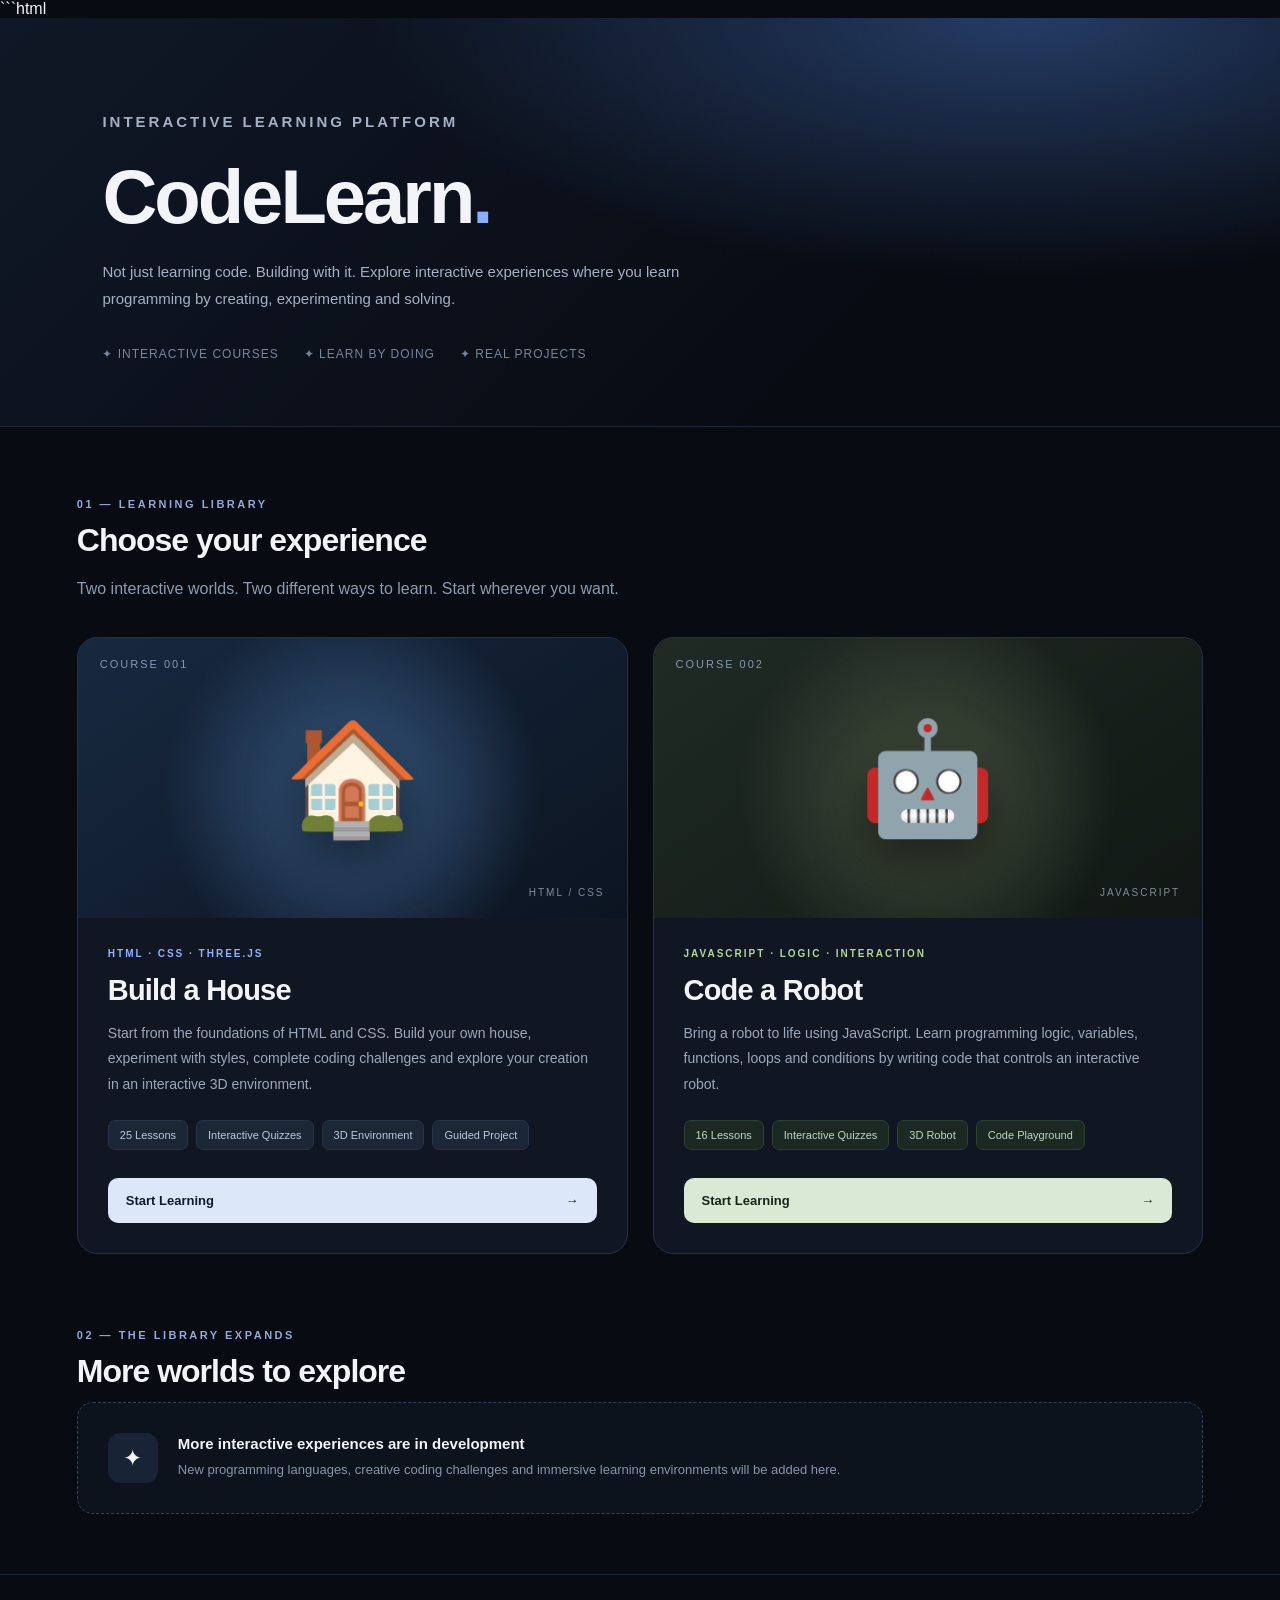
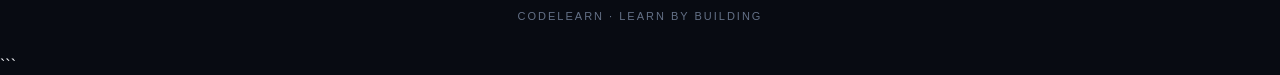
==== MYPORTFOLIO/ELearn/index.html @ b5e56942 "Initial portfolio upload" ====
```html
<!DOCTYPE html>
<html lang="en">
<head>
<meta charset="UTF-8">
<meta name="viewport" content="width=device-width, initial-scale=1.0">

<title>CodeLearn — Interactive Learning</title>

<link rel="stylesheet" href="../shared/shared.css">

<style>
* {
  box-sizing: border-box;
}

body {
  margin: 0;
  background: #080b12;
  color: #f2f4f8;
  font-family: Inter, Arial, sans-serif;
}

/* HEADER */

.learn-header {
  padding: 75px 8% 65px;
  background:
    radial-gradient(ellipse at 80% 0%, #243c64 0%, transparent 45%),
    linear-gradient(135deg, #101827, #080b12 70%);
  border-bottom: 1px solid #1d2736;
}

.eyebrow {
  color: #91a9d7;
  letter-spacing: 3px;
  font-size: 11px;
  font-weight: 700;
}

.learn-header h1 {
  font-size: clamp(44px, 7vw, 76px);
  margin: 18px 0;
  letter-spacing: -3px;
  font-weight: 800;
}

.learn-header h1 span {
  color: #8caeff;
}

.learn-header p {
  color: #a4b0c3;
  max-width: 600px;
  line-height: 1.8;
  font-size: 15px;
}

.header-meta {
  display: flex;
  gap: 25px;
  margin-top: 35px;
  color: #77859c;
  font-size: 12px;
  letter-spacing: 1px;
}

.header-meta span {
  display: flex;
  align-items: center;
  gap: 8px;
}

/* MAIN */

.learn-main {
  max-width: 1400px;
  margin: auto;
  padding: 60px 6%;
}

.section-label {
  color: #91a9d6;
  font-size: 11px;
  letter-spacing: 2.5px;
  font-weight: 700;
}

.section-title {
  font-size: 32px;
  margin: 12px 0;
  letter-spacing: -1px;
}

.section-description {
  color: #8d9bb0;
  margin-bottom: 35px;
  line-height: 1.7;
}

/* COURSE GRID */

.course-grid {
  display: grid;
  grid-template-columns: repeat(2, minmax(0, 1fr));
  gap: 25px;
}

.course-card {
  background: #101722;
  border: 1px solid #263244;
  border-radius: 20px;
  overflow: hidden;
  transition: transform .3s, border-color .3s, box-shadow .3s;
}

.course-card:hover {
  transform: translateY(-6px);
  border-color: #536b91;
  box-shadow: 0 20px 55px #0006;
}

/* COURSE VISUAL */

.course-visual {
  height: 280px;
  position: relative;
  overflow: hidden;
  display: flex;
  align-items: center;
  justify-content: center;
}

.house-visual {
  background:
    radial-gradient(circle at 50% 55%, #385b83 0%, transparent 60%),
    linear-gradient(145deg, #172940, #0c1421);
}

.robot-visual {
  background:
    radial-gradient(circle at 50% 55%, #46513d 0%, transparent 60%),
    linear-gradient(145deg, #202b25, #101714);
}

.visual-number {
  position: absolute;
  top: 20px;
  left: 22px;
  font-size: 11px;
  letter-spacing: 2px;
  color: #a1b4d3;
  opacity: .8;
}

.visual-icon {
  font-size: 110px;
  filter: drop-shadow(0 20px 25px #0008);
  transition: transform .4s;
  user-select: none;
}

.course-card:hover .visual-icon {
  transform: scale(1.08);
}

.visual-bottom {
  position: absolute;
  bottom: 20px;
  right: 22px;
  font-size: 10px;
  letter-spacing: 2px;
  color: #bdc8d9;
  opacity: .65;
}

/* COURSE INFO */

.course-info {
  padding: 30px;
}

.course-tag {
  font-size: 10px;
  letter-spacing: 2px;
  font-weight: 700;
  color: #91b3ff;
}

.robot-card .course-tag {
  color: #b2d69a;
}

.course-info h3 {
  font-size: 29px;
  margin: 15px 0 12px;
  letter-spacing: -.8px;
}

.course-info p {
  color: #9ba8ba;
  line-height: 1.8;
  font-size: 14px;
  min-height: 76px;
}

.course-details {
  display: flex;
  flex-wrap: wrap;
  gap: 8px;
  margin: 23px 0 28px;
}

.course-details span {
  padding: 8px 11px;
  border-radius: 7px;
  background: #1b2636;
  color: #bdc9dc;
  font-size: 11px;
  border: 1px solid #263449;
}

.robot-card .course-details span {
  background: #1b2922;
  border-color: #2c4033;
  color: #c1d7c0;
}

/* BUTTON */

.launch-button {
  display: flex;
  align-items: center;
  justify-content: space-between;
  width: 100%;
  padding: 15px 18px;
  border-radius: 10px;
  background: #dce7fa;
  color: #111b2d;
  font-weight: 800;
  font-size: 13px;
  text-decoration: none;
  transition: .25s;
}

.launch-button:hover {
  background: white;
  transform: translateY(-2px);
}

.robot-card .launch-button {
  background: #d9e9d3;
  color: #18251a;
}

.robot-card .launch-button:hover {
  background: white;
}

/* COMING SOON */

.coming-section {
  margin-top: 75px;
}

.coming-card {
  padding: 30px;
  border: 1px dashed #334156;
  border-radius: 16px;
  background: #0d131d;
  display: flex;
  align-items: center;
  gap: 20px;
}

.coming-icon {
  width: 50px;
  height: 50px;
  border-radius: 12px;
  background: #192336;
  display: flex;
  align-items: center;
  justify-content: center;
  font-size: 23px;
}

.coming-card h3 {
  margin: 0 0 8px;
  font-size: 15px;
}

.coming-card p {
  color: #8794a8;
  font-size: 13px;
  line-height: 1.6;
  margin: 0;
}

/* FOOTER */

.learn-footer {
  text-align: center;
  padding: 35px;
  color: #647187;
  font-size: 11px;
  letter-spacing: 2px;
  border-top: 1px solid #1c2634;
}

/* RESPONSIVE */

@media(max-width: 900px) {
  .course-grid {
    grid-template-columns: 1fr;
  }

  .course-visual {
    height: 260px;
  }

  .course-info p {
    min-height: auto;
  }
}

@media(max-width: 600px) {
  .learn-header {
    padding: 50px 7% 45px;
  }

  .learn-main {
    padding: 40px 5%;
  }

  .learn-header h1 {
    letter-spacing: -2px;
  }

  .section-title {
    font-size: 26px;
  }

  .course-info {
    padding: 24px;
  }

  .course-visual {
    height: 220px;
  }

  .visual-icon {
    font-size: 85px;
  }

  .header-meta {
    flex-wrap: wrap;
    gap: 15px;
  }
}
</style>
</head>

<body>

<header class="learn-header">

  <p class="eyebrow">INTERACTIVE LEARNING PLATFORM</p>

  <h1>CodeLearn<span>.</span></h1>

  <p>
    Not just learning code. Building with it.
    Explore interactive experiences where you learn
    programming by creating, experimenting and solving.
  </p>

  <div class="header-meta">
    <span>✦ INTERACTIVE COURSES</span>
    <span>✦ LEARN BY DOING</span>
    <span>✦ REAL PROJECTS</span>
  </div>

</header>

<main class="learn-main">

  <section>

    <p class="section-label">01 — LEARNING LIBRARY</p>

    <h2 class="section-title">Choose your experience</h2>

    <p class="section-description">
      Two interactive worlds. Two different ways to learn.
      Start wherever you want.
    </p>

    <div class="course-grid">

      <!-- COURSE 01 -->

      <article class="course-card">

        <div class="course-visual house-visual">

          <span class="visual-number">COURSE 001</span>

          <div class="visual-icon">🏠</div>

          <span class="visual-bottom">
            HTML / CSS
          </span>

        </div>

        <div class="course-info">

          <span class="course-tag">
            HTML · CSS · THREE.JS
          </span>

          <h3>Build a House</h3>

          <p>
            Start from the foundations of HTML and CSS.
            Build your own house, experiment with styles,
            complete coding challenges and explore your
            creation in an interactive 3D environment.
          </p>

          <div class="course-details">
            <span>25 Lessons</span>
            <span>Interactive Quizzes</span>
            <span>3D Environment</span>
            <span>Guided Project</span>
          </div>

          <a
            class="launch-button"
            href="courses/build-a-house/index.html"
          >
            <span>Start Learning</span>
            <span>→</span>
          </a>

        </div>

      </article>

      <!-- COURSE 02 -->

      <article class="course-card robot-card">

        <div class="course-visual robot-visual">

          <span class="visual-number">COURSE 002</span>

          <div class="visual-icon">🤖</div>

          <span class="visual-bottom">
            JAVASCRIPT
          </span>

        </div>

        <div class="course-info">

          <span class="course-tag">
            JAVASCRIPT · LOGIC · INTERACTION
          </span>

          <h3>Code a Robot</h3>

          <p>
            Bring a robot to life using JavaScript.
            Learn programming logic, variables, functions,
            loops and conditions by writing code that
            controls an interactive robot.
          </p>

          <div class="course-details">
            <span>16 Lessons</span>
            <span>Interactive Quizzes</span>
            <span>3D Robot</span>
            <span>Code Playground</span>
          </div>

          <a
            class="launch-button"
            href="courses/code-a-robot/index.html"
          >
            <span>Start Learning</span>
            <span>→</span>
          </a>

        </div>

      </article>

    </div>

  </section>

  <!-- FUTURE COURSES -->

  <section class="coming-section">

    <p class="section-label">02 — THE LIBRARY EXPANDS</p>

    <h2 class="section-title">More worlds to explore</h2>

    <div class="coming-card">

      <div class="coming-icon">✦</div>

      <div>
        <h3>More interactive experiences are in development</h3>

        <p>
          New programming languages, creative coding challenges
          and immersive learning environments will be added here.
        </p>
      </div>

    </div>

  </section>

</main>

<footer class="learn-footer">
  CODELEARN · LEARN BY BUILDING
</footer>

</body>
</html>
```
---- MYPORTFOLIO/shared/shared.css ----
/* SHARED LOOK for FoodLab and CodeLearn.
   One set of colour tokens (light + dark), one font, the top app bar, toasts and loading states.
   Loaded BEFORE each app's own style.css. */

:root {
  --green: #176B45;
  --green-dark: #104D32;
  --green-light: #E7F1E8;
  --text: #20352B;
  --muted: #6B776E;
  --border: #E4E8DF;
  --surface: #FFFFFF;
  --background: #F6F5EF;
  --warn-bg: #FDEBC6;
  --warn-text: #7A4B00;
  --ok-bg: #E6F3E8;
  --ok-text: #24563D;
  --radius: 18px;
  --shadow: 0 8px 24px rgba(24, 53, 38, 0.08);
  --font: Inter, "Segoe UI", system-ui, -apple-system, Roboto, Arial, sans-serif;
  --appbar-h: 46px;
  color-scheme: light;
}

:root[data-theme="dark"] {
  --green: #2F8F62;
  --green-dark: #226E4B;
  --green-light: #1E3328;
  --text: #ECEFEA;
  --muted: #A5B0A8;
  --border: #33403A;
  --surface: #1F2622;
  --background: #121714;
  --warn-bg: #3A2F12;
  --warn-text: #F3D58B;
  --ok-bg: #1E3328;
  --ok-text: #A9DDBF;
  --shadow: 0 8px 24px rgba(0, 0, 0, 0.45);
  color-scheme: dark;
}

html { scroll-behavior: smooth; }
body { font-family: var(--font); background: var(--background); color: var(--text); }

/* Visible keyboard focus everywhere */
:focus-visible { outline: 3px solid var(--green); outline-offset: 2px; }

/* Skip link for keyboard and screen-reader users */
.skip-link { position: absolute; left: 8px; top: -60px; z-index: 1000; padding: 8px 14px; border-radius: 10px; background: var(--green); color: #fff; text-decoration: none; font-weight: 700; }
.skip-link:focus { top: 8px; }

/* ---------- Top app bar ---------- */
.app-bar { position: sticky; top: 0; z-index: 900; display: flex; align-items: center; gap: 6px; min-height: var(--appbar-h); padding: 0 max(12px, 3%); background: var(--green-dark); color: #fff; font-family: var(--font); box-shadow: 0 2px 10px rgba(0, 0, 0, .12); }
:root[data-theme="dark"] .app-bar { background: #0c110e; border-bottom: 1px solid var(--border); }
.app-bar-brand { margin-right: 10px; font-weight: 800; font-size: 13px; letter-spacing: .5px; color: #fff; text-decoration: none; white-space: nowrap; }
.app-bar-links { display: flex; gap: 4px; flex: 1; overflow-x: auto; scrollbar-width: none; }
.app-bar-links::-webkit-scrollbar { display: none; }
.app-bar a.app-link { padding: 7px 12px; border-radius: 999px; color: #e8f3ec; font-size: 14px; font-weight: 600; text-decoration: none; white-space: nowrap; transition: background .15s ease; }
.app-bar a.app-link:hover { background: rgba(255, 255, 255, .14); }
.app-bar a.app-link[aria-current="page"] { background: #fff; color: var(--green-dark); }
:root[data-theme="dark"] .app-bar a.app-link[aria-current="page"] { background: var(--green); color: #fff; }
.app-bar button.app-theme { width: 36px; height: 36px; border: 0; border-radius: 50%; background: rgba(255, 255, 255, .14); color: #fff; font-size: 16px; cursor: pointer; transition: background .15s ease; }
.app-bar button.app-theme:hover { background: rgba(255, 255, 255, .26); }
.app-bar :focus-visible { outline-color: #fff; }
@media (max-width: 520px) { .app-bar-brand { display: none; } .app-bar a.app-link { padding: 7px 10px; font-size: 13px; } }

/* ---------- Toasts ---------- */
#toasts { position: fixed; left: 50%; bottom: 28px; transform: translateX(-50%); z-index: 1100; display: grid; gap: 8px; justify-items: center; width: max-content; max-width: calc(100vw - 32px); }
.toast { padding: 12px 18px; border-radius: 12px; background: #263b35; color: #fff; font-size: 14px; box-shadow: 0 10px 30px rgba(0, 0, 0, .25); animation: toast-in .25s ease; }
:root[data-theme="dark"] .toast { background: #ECEFEA; color: #121714; }
@keyframes toast-in { from { opacity: 0; transform: translateY(12px); } }

/* ---------- Loading + empty states ---------- */
.skeleton { position: relative; overflow: hidden; border-radius: 10px; background: var(--border); min-height: 1em; }
.skeleton::after { content: ""; position: absolute; inset: 0; background: linear-gradient(90deg, transparent, rgba(255, 255, 255, .45), transparent); transform: translateX(-100%); animation: shimmer 1.2s infinite; }
:root[data-theme="dark"] .skeleton::after { background: linear-gradient(90deg, transparent, rgba(255, 255, 255, .08), transparent); }
@keyframes shimmer { to { transform: translateX(100%); } }
.spinner { display: inline-block; width: 14px; height: 14px; margin-right: 6px; vertical-align: -2px; border: 2px solid currentColor; border-right-color: transparent; border-radius: 50%; animation: spin .7s linear infinite; }
@keyframes spin { to { transform: rotate(360deg); } }

/* Shared queue cards (FoodLab orders in AgentCity, CodeLearn tasks in AgentCity) */
.queue-box { display: grid; gap: 8px; }
.queue-card { display: grid; gap: 4px; padding: 10px 12px; border: 1px solid var(--border); border-radius: 12px; background: var(--surface); animation: card-in .2s ease; }
.queue-card.is-done { opacity: .62; }
.queue-card strong { font-size: 14px; }
.queue-card p { margin: 0; color: var(--muted); font-size: 12px; }
.queue-card .queue-actions { display: flex; flex-wrap: wrap; gap: 6px; margin-top: 4px; }
.queue-status { justify-self: start; padding: 2px 9px; border-radius: 999px; font-size: 11px; font-weight: 700; background: var(--green-light); color: var(--ok-text); }
.queue-status.is-active { background: var(--warn-bg); color: var(--warn-text); }
.queue-status.is-waiting { background: var(--border); color: var(--muted); }
.queue-empty { margin: 0; color: var(--muted); font-size: 13px; }
@keyframes card-in { from { opacity: 0; transform: translateY(4px); } }

@media (prefers-reduced-motion: reduce) {
  html { scroll-behavior: auto; }
  *, *::before, *::after { animation-duration: .001ms !important; animation-iteration-count: 1 !important; transition-duration: .001ms !important; }
}

/* Small buttons used inside queue cards */
.queue-btn { padding: 6px 11px; border: 0; border-radius: 10px; background: var(--green); color: #fff; font: inherit; font-size: 12px; font-weight: 600; cursor: pointer; transition: background .15s ease, transform .1s ease; }
.queue-btn:hover { background: var(--green-dark); }
.queue-btn:active { transform: translateY(1px); }
.queue-btn.secondary { background: var(--green-light); color: var(--green-dark); }
:root[data-theme="dark"] .queue-btn.secondary { color: var(--text); }
.queue-btn:disabled { opacity: .55; cursor: not-allowed; }
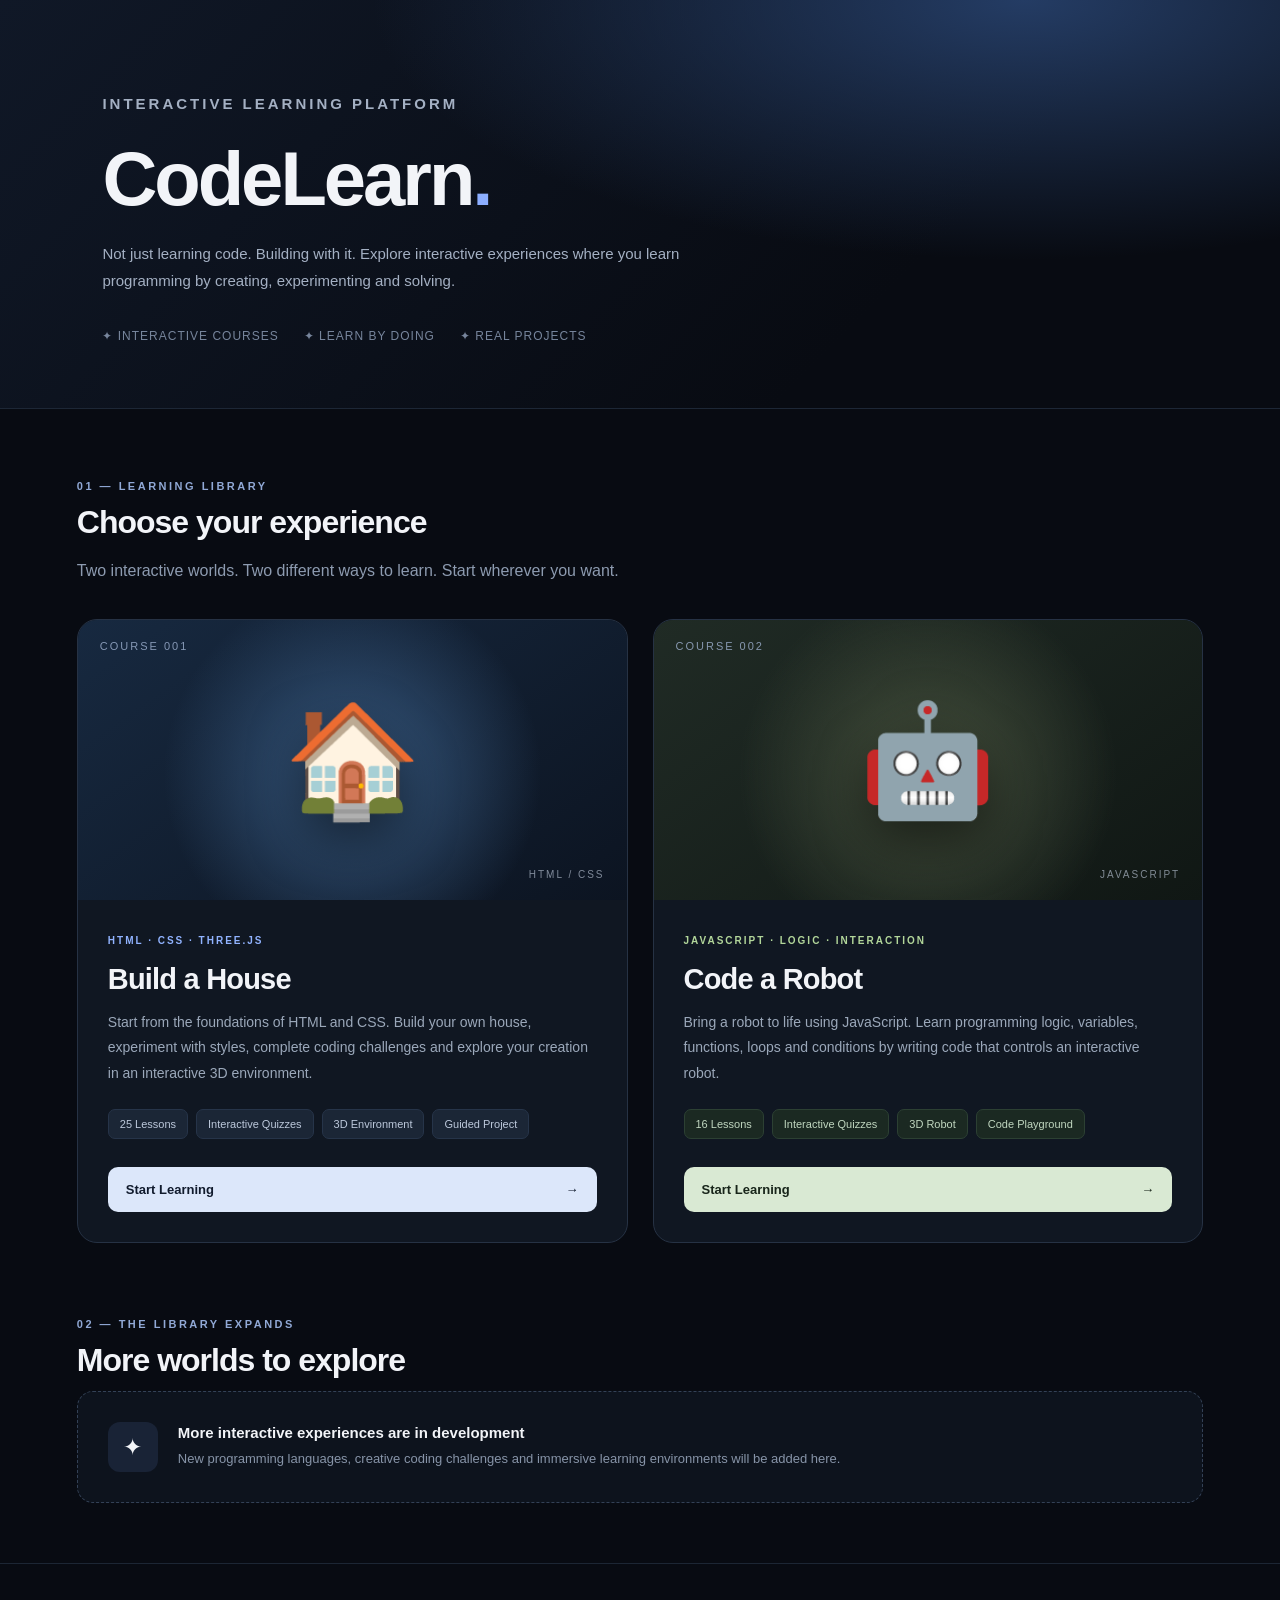
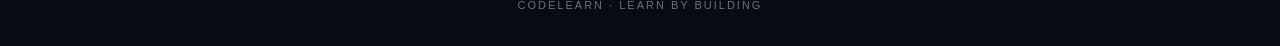
==== commit 2cce7f20: "Update index.html" ====
--- a/MYPORTFOLIO/ELearn/index.html
+++ b/MYPORTFOLIO/ELearn/index.html
@@ -1,4 +1,3 @@
-```html
 <!DOCTYPE html>
 <html lang="en">
 <head>
@@ -533,5 +532,4 @@
 </footer>
 
 </body>
-</html>
-```+</html>
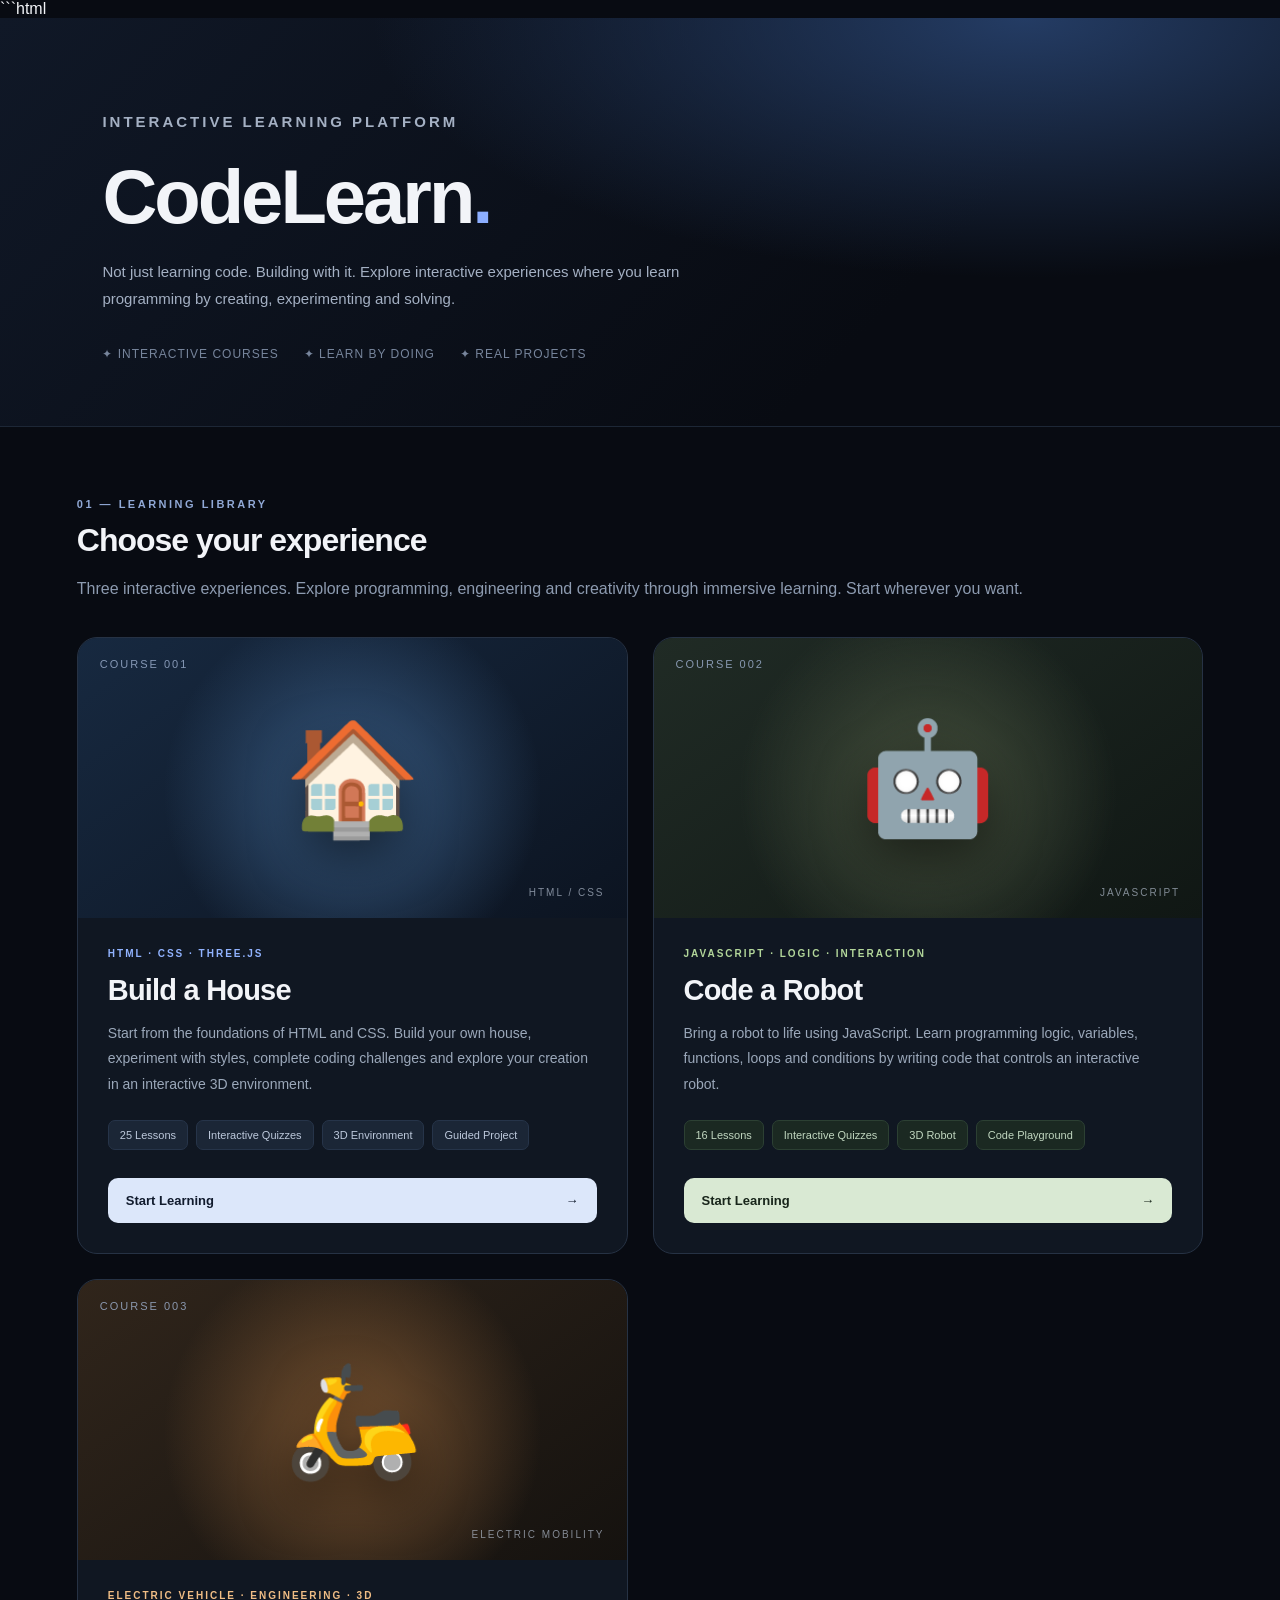
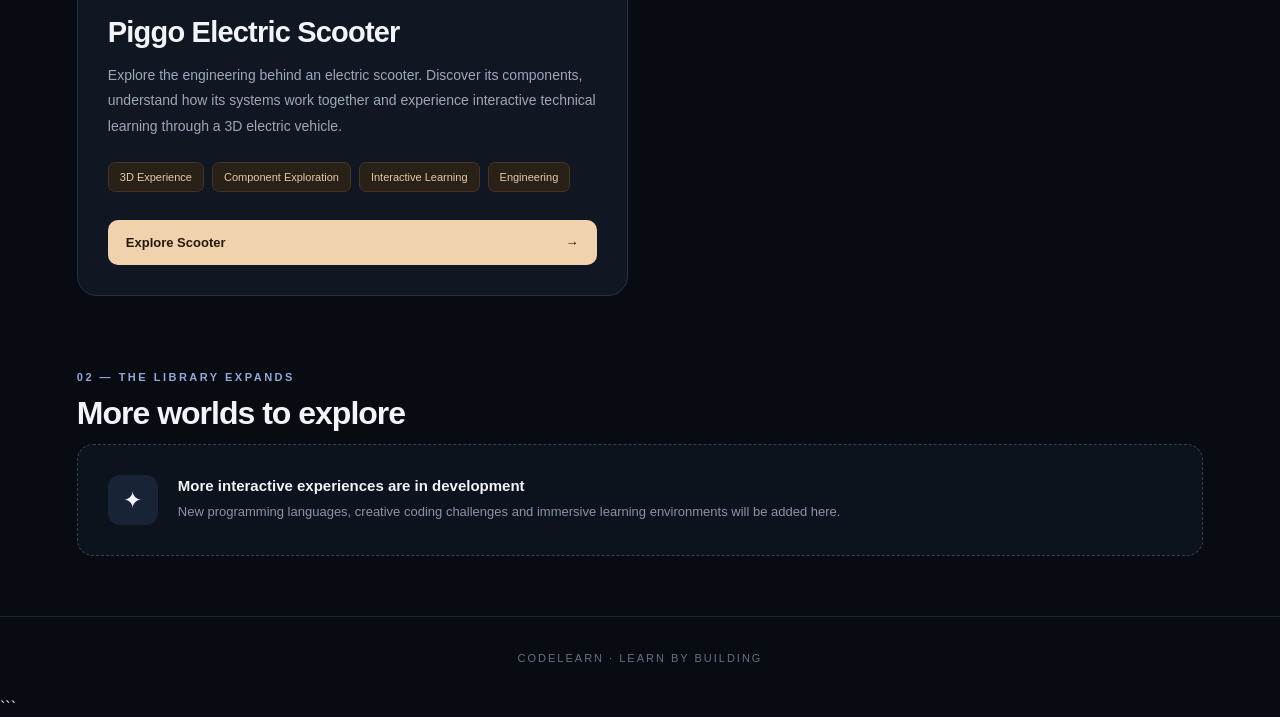
==== commit 853f68ff: "Add electric scooter course to learning platform Added a new course on electric scooters with detail" ====
--- a/MYPORTFOLIO/ELearn/index.html
+++ b/MYPORTFOLIO/ELearn/index.html
@@ -1,3 +1,4 @@
+```html
 <!DOCTYPE html>
 <html lang="en">
 <head>
@@ -140,6 +141,33 @@
   background:
     radial-gradient(circle at 50% 55%, #46513d 0%, transparent 60%),
     linear-gradient(145deg, #202b25, #101714);
+}
+
+/* COURSE 03 — ELECTRIC SCOOTER */
+
+.scooter-visual {
+  background:
+    radial-gradient(circle at 50% 55%, #795330 0%, transparent 60%),
+    linear-gradient(145deg, #30251b, #15120f);
+}
+
+.scooter-card .course-tag {
+  color: #f0bd85;
+}
+
+.scooter-card .course-details span {
+  background: #292117;
+  border-color: #443425;
+  color: #e6c9a7;
+}
+
+.scooter-card .launch-button {
+  background: #f0d3ad;
+  color: #24180d;
+}
+
+.scooter-card .launch-button:hover {
+  background: #ffffff;
 }
 
 .visual-number {
@@ -202,6 +230,8 @@
   font-size: 14px;
   min-height: 76px;
 }
+
+/* COURSE DETAILS */
 
 .course-details {
   display: flex;
@@ -281,6 +311,7 @@
   align-items: center;
   justify-content: center;
   font-size: 23px;
+  flex-shrink: 0;
 }
 
 .coming-card h3 {
@@ -355,11 +386,18 @@
     flex-wrap: wrap;
     gap: 15px;
   }
+
+  .coming-card {
+    padding: 22px;
+    align-items: flex-start;
+  }
 }
 </style>
 </head>
 
 <body>
+
+<!-- HEADER -->
 
 <header class="learn-header">
 
@@ -381,6 +419,8 @@
 
 </header>
 
+<!-- MAIN -->
+
 <main class="learn-main">
 
   <section>
@@ -390,13 +430,14 @@
     <h2 class="section-title">Choose your experience</h2>
 
     <p class="section-description">
-      Two interactive worlds. Two different ways to learn.
+      Three interactive experiences. Explore programming,
+      engineering and creativity through immersive learning.
       Start wherever you want.
     </p>
 
     <div class="course-grid">
 
-      <!-- COURSE 01 -->
+      <!-- COURSE 01 — BUILD A HOUSE -->
 
       <article class="course-card">
 
@@ -446,7 +487,7 @@
 
       </article>
 
-      <!-- COURSE 02 -->
+      <!-- COURSE 02 — CODE A ROBOT -->
 
       <article class="course-card robot-card">
 
@@ -496,6 +537,56 @@
 
       </article>
 
+      <!-- COURSE 03 — PIGGO ELECTRIC -->
+
+      <article class="course-card scooter-card">
+
+        <div class="course-visual scooter-visual">
+
+          <span class="visual-number">COURSE 003</span>
+
+          <div class="visual-icon">🛵</div>
+
+          <span class="visual-bottom">
+            ELECTRIC MOBILITY
+          </span>
+
+        </div>
+
+        <div class="course-info">
+
+          <span class="course-tag">
+            ELECTRIC VEHICLE · ENGINEERING · 3D
+          </span>
+
+          <h3>Piggo Electric Scooter</h3>
+
+          <p>
+            Explore the engineering behind an electric scooter.
+            Discover its components, understand how its systems
+            work together and experience interactive technical
+            learning through a 3D electric vehicle.
+          </p>
+
+          <div class="course-details">
+            <span>3D Experience</span>
+            <span>Component Exploration</span>
+            <span>Interactive Learning</span>
+            <span>Engineering</span>
+          </div>
+
+          <a
+            class="launch-button"
+            href="courses/piggo-electric/index.html"
+          >
+            <span>Explore Scooter</span>
+            <span>→</span>
+          </a>
+
+        </div>
+
+      </article>
+
     </div>
 
   </section>
@@ -513,12 +604,14 @@
       <div class="coming-icon">✦</div>
 
       <div>
+
         <h3>More interactive experiences are in development</h3>
 
         <p>
           New programming languages, creative coding challenges
           and immersive learning environments will be added here.
         </p>
+
       </div>
 
     </div>
@@ -526,10 +619,13 @@
   </section>
 
 </main>
+
+<!-- FOOTER -->
 
 <footer class="learn-footer">
   CODELEARN · LEARN BY BUILDING
 </footer>
 
 </body>
-</html>+</html>
+```
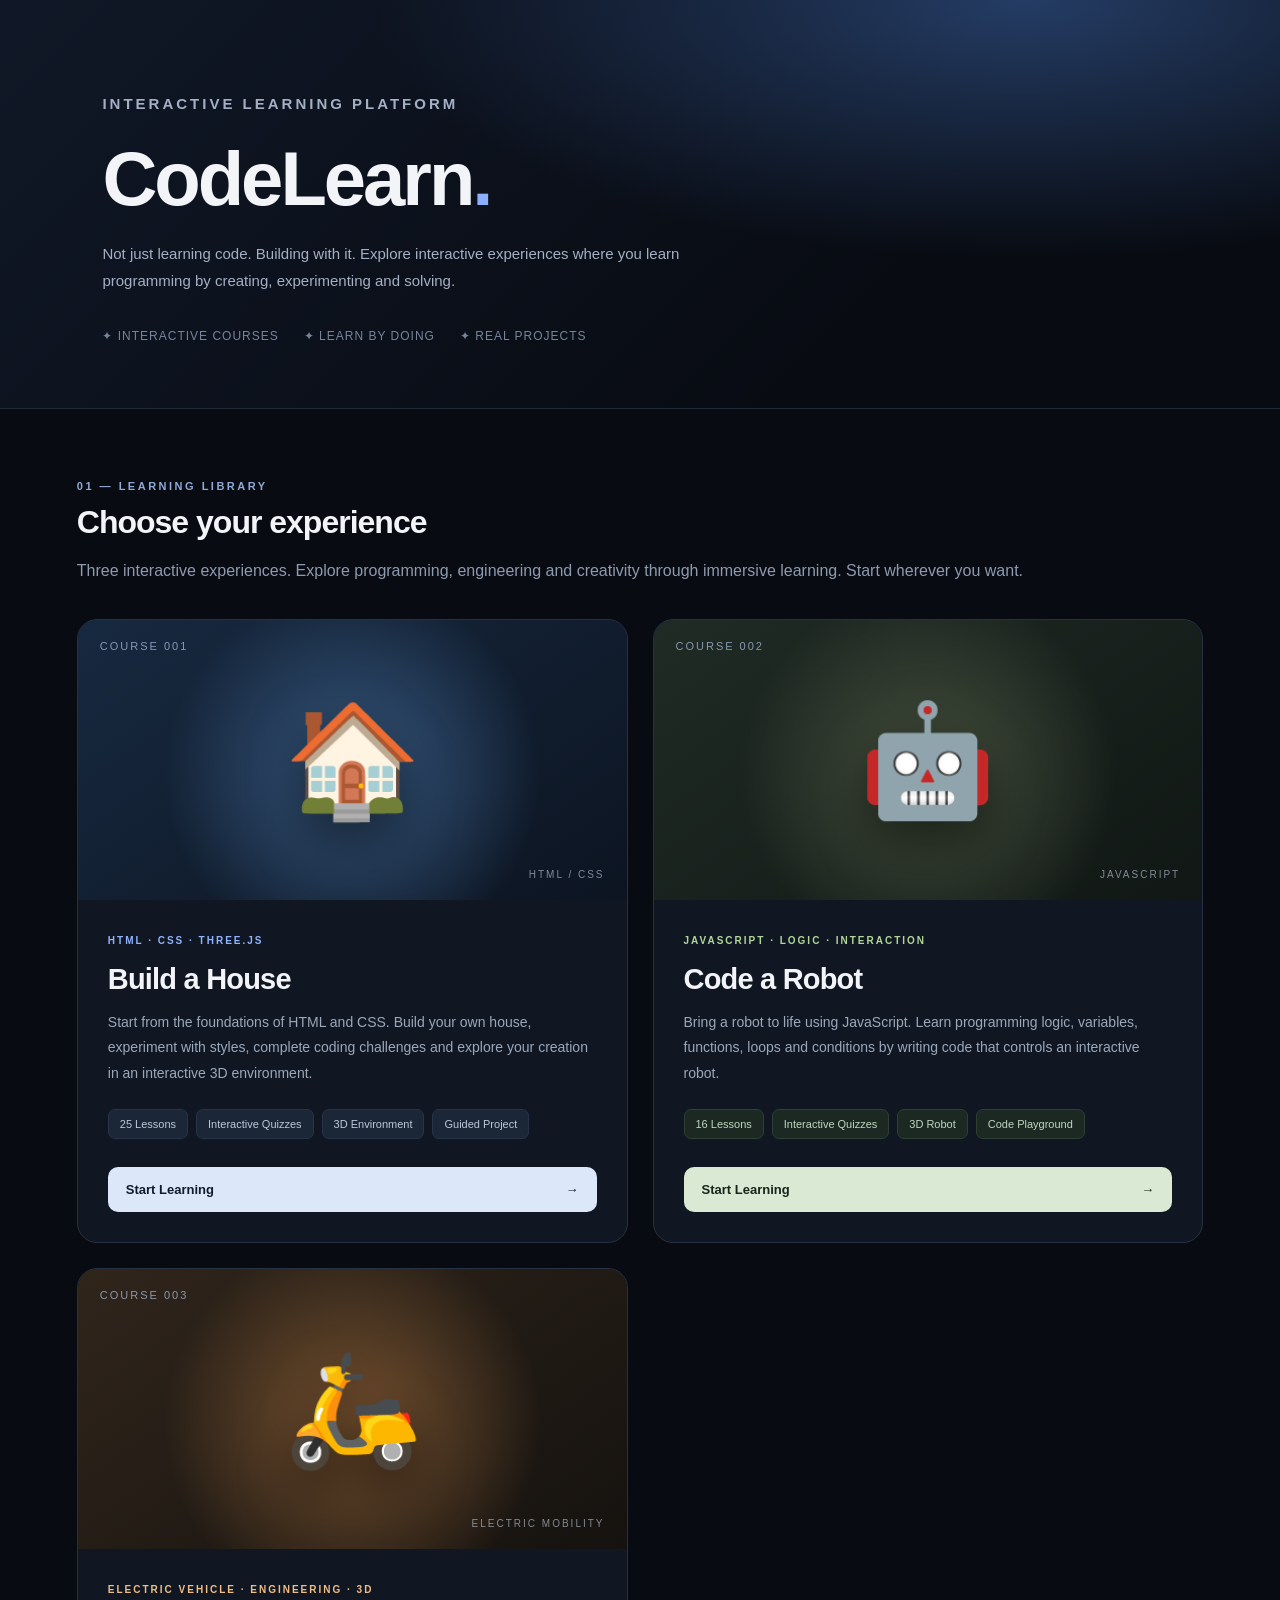
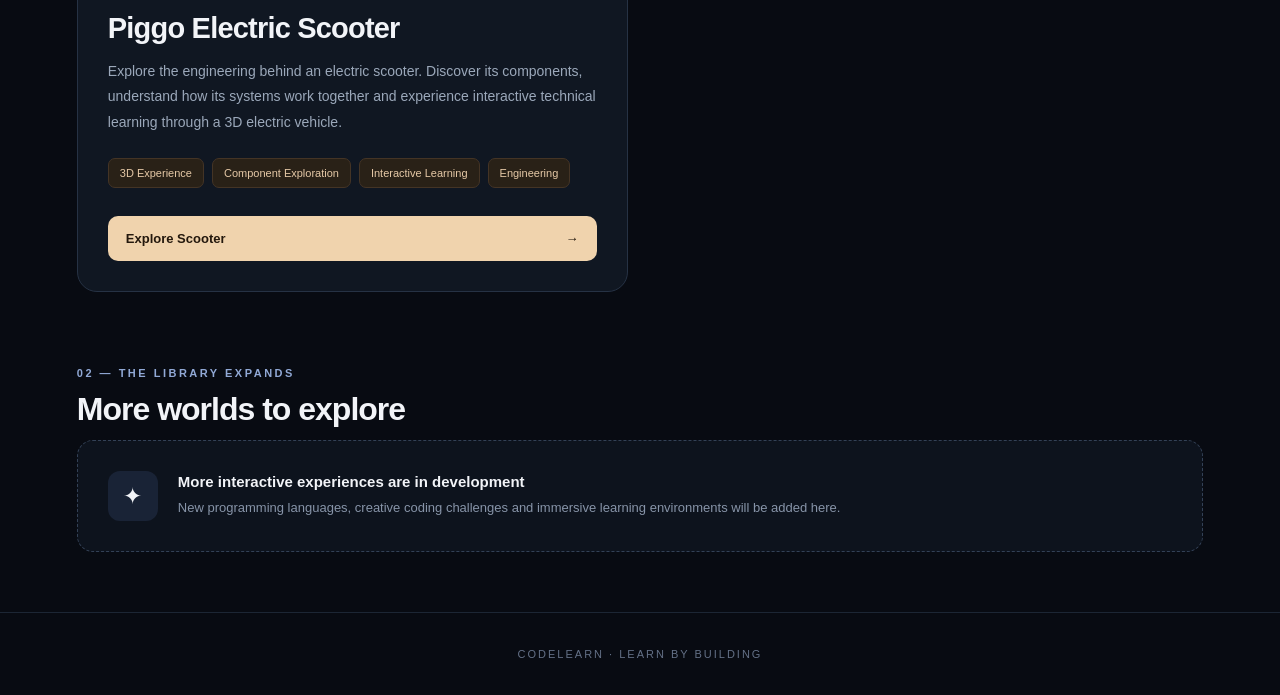
==== commit e2dac7bf: "Update index.html" ====
--- a/MYPORTFOLIO/ELearn/index.html
+++ b/MYPORTFOLIO/ELearn/index.html
@@ -1,4 +1,3 @@
-```html
 <!DOCTYPE html>
 <html lang="en">
 <head>
@@ -577,7 +576,7 @@
 
           <a
             class="launch-button"
-            href="courses/piggo-electric/index.html"
+            href="../../piggo-electric/index.html"
           >
             <span>Explore Scooter</span>
             <span>→</span>
@@ -627,5 +626,4 @@
 </footer>
 
 </body>
-</html>
-```
+</html>
